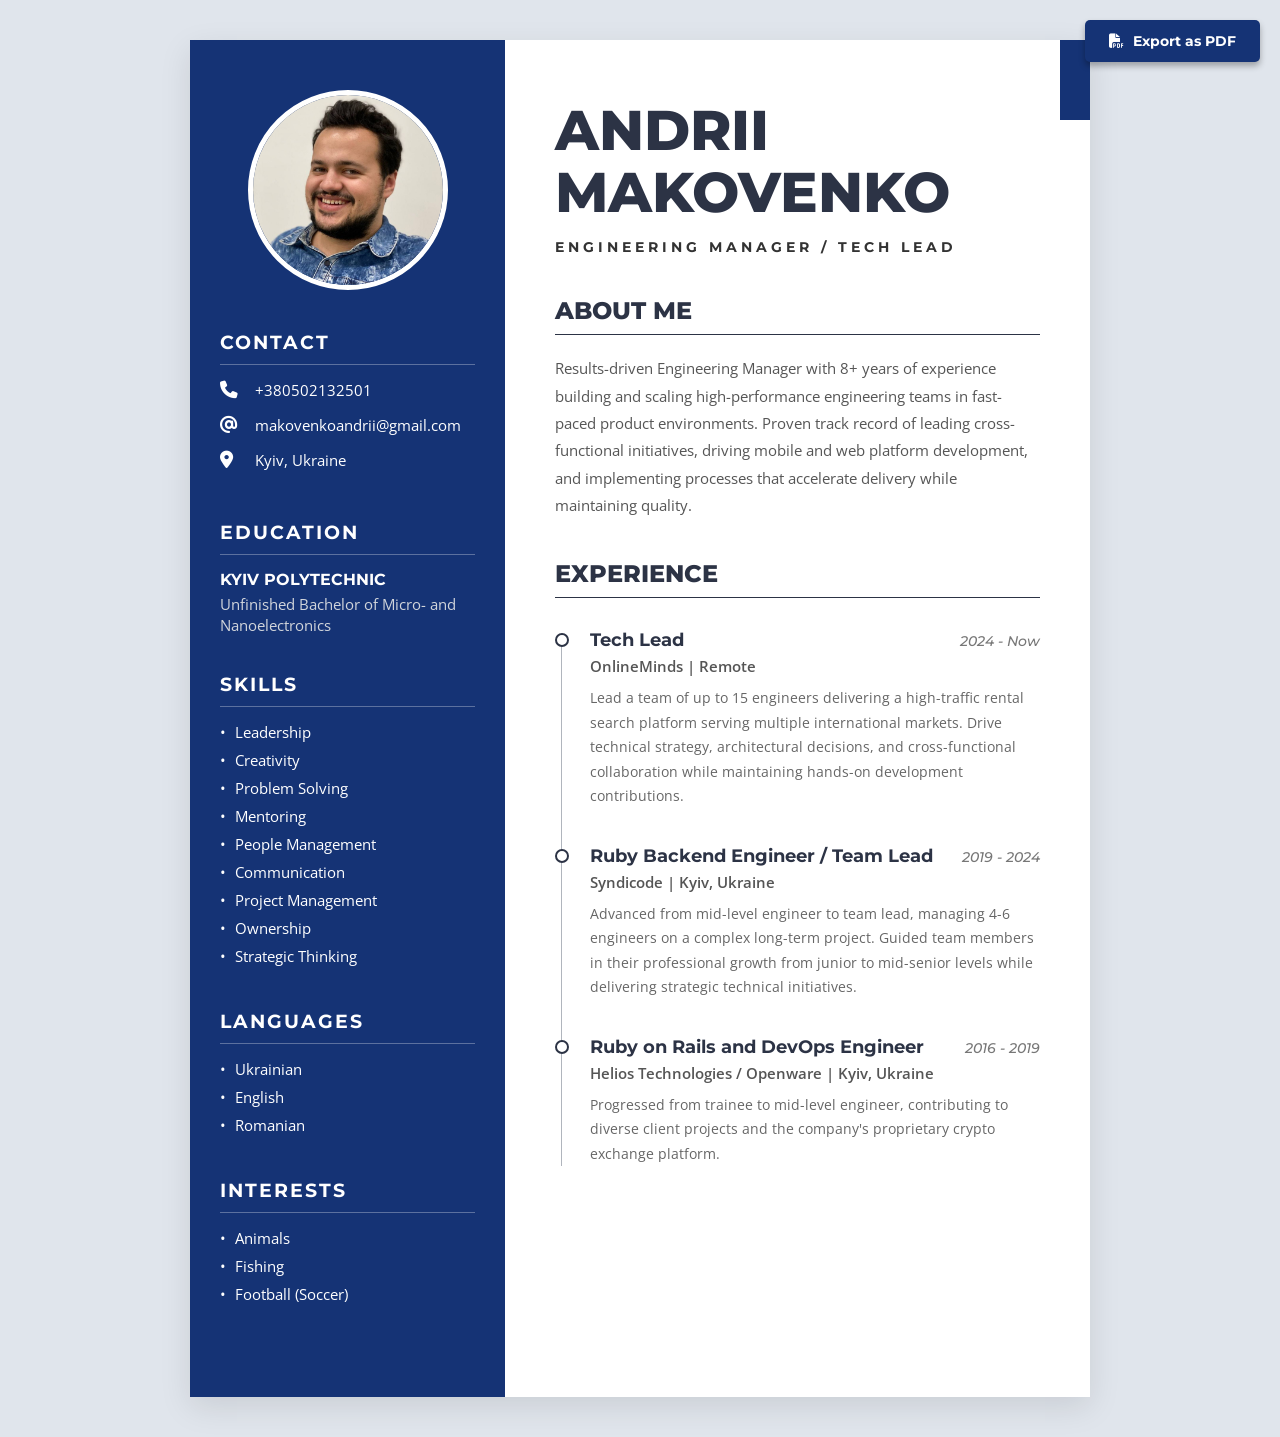
==== cv/index.html @ d4794f8f "Add interactive web page as root url" ====
<!DOCTYPE html>
<html lang="en">
<head>
    <meta charset="UTF-8">
    <meta name="viewport" content="width=device-width, initial-scale=1.0">
    <title>Andrii Makovenko - Resume</title>
    <!-- FontAwesome for icons -->
    <link rel="stylesheet" href="https://cdnjs.cloudflare.com/ajax/libs/font-awesome/6.4.0/css/all.min.css">
    <!-- Google Fonts -->
    <link href="https://fonts.googleapis.com/css2?family=Montserrat:wght@400;500;700;800&family=Open+Sans:wght@400;600&display=swap" rel="stylesheet">
    <link rel="stylesheet" href="style.css">
</head>
<body>
    <button class="download-btn" onclick="generatePDF()">
        <i class="fas fa-file-pdf"></i> Export as PDF
    </button>
    <div class="resume-container" id="cv-content">
        <!-- Left Column -->
        <aside class="sidebar">
            <div class="profile-img-container">
                <!-- Replace 'profile.jpg' with your actual profile image filename -->
                <img src="profile.jpg" alt="Andrii Makovenko" class="profile-img">
            </div>
            
            <section class="sidebar-section">
                <h2 class="sidebar-title">CONTACT</h2>
                <ul class="contact-list">
                    <li><i class="fas fa-phone"></i> +380502132501</li>
                    <li><i class="fas fa-at"></i> makovenkoandrii@gmail.com</li>
                    <li><i class="fas fa-map-marker-alt"></i> Kyiv, Ukraine</li>
                </ul>
            </section>

            <section class="sidebar-section">
                <h2 class="sidebar-title">EDUCATION</h2>
                <div class="education-item">
                    <h3>KYIV POLYTECHNIC</h3>
                    <p>Unfinished Bachelor of Micro- and Nanoelectronics</p>
                </div>
            </section>

            <section class="sidebar-section">
                <h2 class="sidebar-title">SKILLS</h2>
                <ul class="skills-list">
                    <li>Leadership</li>
                    <li>Creativity</li>
                    <li>Problem Solving</li>
                    <li>Mentoring</li>
                    <li>People Management</li>
                    <li>Communication</li>
                    <li>Project Management</li>
                    <li>Ownership</li>
                    <li>Strategic Thinking</li>
                </ul>
            </section>

            <section class="sidebar-section">
                <h2 class="sidebar-title">LANGUAGES</h2>
                <ul class="skills-list">
                    <li>Ukrainian</li>
                    <li>English</li>
                    <li>Romanian</li>
                </ul>
            </section>

            <section class="sidebar-section">
                <h2 class="sidebar-title">INTERESTS</h2>
                <ul class="skills-list">
                    <li>Animals</li>
                    <li>Fishing</li>
                    <li>Football (Soccer)</li>
                </ul>
            </section>
        </aside>

        <!-- Right Column -->
        <main class="main-content">
            <header class="header">
                <h1 class="name">ANDRII<br>MAKOVENKO</h1>
                <h2 class="job-title">ENGINEERING MANAGER / TECH LEAD</h2>
            </header>

            <section class="main-section">
                <h2 class="section-title">ABOUT ME</h2>
                <p class="summary">
                    Results-driven Engineering Manager with 8+ years of experience building and scaling high-performance engineering teams in fast-paced product environments. Proven track record of leading cross-functional initiatives, driving mobile and web platform development, and implementing processes that accelerate delivery while maintaining quality.
                </p>
            </section>

            <section class="main-section">
                <h2 class="section-title">EXPERIENCE</h2>
                <div class="timeline">
                    <div class="timeline-item">
                        <div class="timeline-dot"></div>
                        <div class="timeline-content">
                            <div class="job-header">
                                <h3 class="job-role">Tech Lead</h3>
                                <span class="job-date">2024 - Now</span>
                            </div>
                            <div class="job-company">OnlineMinds | Remote</div>
                            <p class="job-description">
                                Lead a team of up to 15 engineers delivering a high-traffic rental search platform serving multiple international markets. Drive technical strategy, architectural decisions, and cross-functional collaboration while maintaining hands-on development contributions.
                            </p>
                        </div>
                    </div>

                    <div class="timeline-item">
                        <div class="timeline-dot"></div>
                        <div class="timeline-content">
                            <div class="job-header">
                                <h3 class="job-role">Ruby Backend Engineer / Team Lead</h3>
                                <span class="job-date">2019 - 2024</span>
                            </div>
                            <div class="job-company">Syndicode | Kyiv, Ukraine</div>
                            <p class="job-description">
                                Advanced from mid-level engineer to team lead, managing 4-6 engineers on a complex long-term project. Guided team members in their professional growth from junior to mid-senior levels while delivering strategic technical initiatives.
                            </p>
                        </div>
                    </div>

                    <div class="timeline-item">
                        <div class="timeline-dot"></div>
                        <div class="timeline-content">
                            <div class="job-header">
                                <h3 class="job-role">Ruby on Rails and DevOps Engineer</h3>
                                <span class="job-date">2016 - 2019</span>
                            </div>
                            <div class="job-company">Helios Technologies / Openware | Kyiv, Ukraine</div>
                            <p class="job-description">
                                Progressed from trainee to mid-level engineer, contributing to diverse client projects and the company's proprietary crypto exchange platform.
                            </p>
                        </div>
                    </div>
                </div>
            </section>
        </main>
    </div>

    <script>
        function generatePDF() {
            window.print();
        }
    </script>
</body>
</html>
---- cv/style.css ----
* {
    box-sizing: border-box;
    margin: 0;
    padding: 0;
}

body {
    font-family: 'Open Sans', sans-serif;
    color: #333;
    background-color: #e0e5ec;
    display: flex;
    justify-content: center;
    padding: 40px 20px;
}

.resume-container {
    display: flex;
    width: 100%;
    max-width: 900px;
    background-color: #fff;
    box-shadow: 0 10px 30px rgba(0,0,0,0.1);
    min-height: 1100px;
}

/* Sidebar Styling */
.sidebar {
    width: 35%;
    background-color: #153375;
    color: #fff;
    padding: 50px 30px;
    display: flex;
    flex-direction: column;
}

.profile-img-container {
    display: flex;
    justify-content: center;
    margin-bottom: 40px;
}

.profile-img {
    width: 200px;
    height: 200px;
    border-radius: 50%;
    object-fit: cover;
    border: 5px solid #fff;
    background-color: #ccc; /* fallback if image not found */
}

.sidebar-section {
    margin-bottom: 35px;
}

.sidebar-title {
    font-family: 'Montserrat', sans-serif;
    font-size: 1.2rem;
    font-weight: 700;
    letter-spacing: 2px;
    margin-bottom: 15px;
    border-bottom: 1px solid rgba(255, 255, 255, 0.3);
    padding-bottom: 10px;
    text-transform: uppercase;
}

.contact-list {
    list-style: none;
}

.contact-list li {
    margin-bottom: 15px;
    display: flex;
    align-items: center;
    font-size: 0.95rem;
    word-break: break-word;
}

.contact-list i {
    width: 25px;
    font-size: 1.1rem;
    margin-right: 10px;
}

.education-item h3 {
    font-size: 1rem;
    font-weight: 700;
    margin-bottom: 5px;
    font-family: 'Montserrat', sans-serif;
}

.education-item p {
    font-size: 0.95rem;
    line-height: 1.4;
    color: #d1d5db;
}

.skills-list {
    list-style: none;
}

.skills-list li {
    font-size: 0.95rem;
    margin-bottom: 8px;
    position: relative;
    padding-left: 15px;
}

.skills-list li::before {
    content: "•";
    position: absolute;
    left: 0;
    color: #fff;
}


/* Main Content Styling */
.main-content {
    width: 65%;
    padding: 60px 50px;
    background-color: #fff;
    position: relative;
}

/* Decorative blue square top right */
.main-content::before {
    content: '';
    position: absolute;
    top: 0;
    right: 0;
    width: 30px;
    height: 80px;
    background-color: #153375;
}

.header {
    margin-bottom: 40px;
}

.name {
    font-family: 'Montserrat', sans-serif;
    font-size: 3.5rem;
    font-weight: 800;
    color: #2c3345;
    line-height: 1.1;
    margin-bottom: 15px;
}

.job-title {
    font-family: 'Montserrat', sans-serif;
    font-size: 0.9rem;
    font-weight: 700;
    color: #333;
    letter-spacing: 4px;
    text-transform: uppercase;
}

.main-section {
    margin-bottom: 40px;
}

.section-title {
    font-family: 'Montserrat', sans-serif;
    font-size: 1.5rem;
    font-weight: 800;
    color: #2c3345;
    margin-bottom: 20px;
    text-transform: uppercase;
    position: relative;
    padding-bottom: 10px;
}

.section-title::after {
    content: '';
    position: absolute;
    bottom: 0;
    left: 0;
    width: 100%;
    height: 1px;
    background-color: #2c3345;
}

.summary {
    font-size: 0.95rem;
    line-height: 1.8;
    color: #555;
}

/* Timeline */
.timeline {
    position: relative;
    margin-top: 30px;
}

.timeline::before {
    content: '';
    position: absolute;
    top: 7px;
    bottom: 0;
    left: 6px;
    width: 1px;
    background-color: #b0b5bd;
}

.timeline-item {
    position: relative;
    padding-left: 35px;
    margin-bottom: 35px;
}

.timeline-item:last-child {
    margin-bottom: 0;
}

.timeline-dot {
    position: absolute;
    left: 0;
    top: 5px;
    width: 14px;
    height: 14px;
    border-radius: 50%;
    border: 2px solid #2c3345;
    background-color: #fff;
    z-index: 1;
}

.timeline-content {
    background: #fff;
}

.job-header {
    display: flex;
    justify-content: space-between;
    align-items: baseline;
    margin-bottom: 5px;
}

.job-role {
    font-family: 'Montserrat', sans-serif;
    font-size: 1.15rem;
    font-weight: 700;
    color: #2c3345;
}

.job-date {
    font-size: 0.85rem;
    color: #777;
    font-style: italic;
    font-family: 'Montserrat', sans-serif;
    font-weight: 500;
}

.job-company {
    font-size: 0.95rem;
    color: #555;
    margin-bottom: 10px;
    font-weight: 600;
}

.job-description {
    font-size: 0.9rem;
    line-height: 1.7;
    color: #666;
}

/* Responsive */
@media screen and (max-width: 768px) {
    body {
        padding: 0;
    }
    .resume-container {
        flex-direction: column;
    }
    
    .sidebar {
        width: 100%;
        padding: 40px 30px;
    }
    
    .main-content {
        width: 100%;
        padding: 40px 30px;
    }
    
    .job-header {
        flex-direction: column;
    }
    
    .job-date {
        margin-top: 5px;
    }
    .main-content::before {
        display: none;
    }
}

/* PDF Export Button */
.download-btn {
    position: fixed;
    top: 20px;
    right: 20px;
    background-color: #153375;
    color: #fff;
    border: none;
    padding: 12px 24px;
    font-family: 'Montserrat', sans-serif;
    font-size: 0.9rem;
    font-weight: 700;
    border-radius: 5px;
    cursor: pointer;
    box-shadow: 0 4px 6px rgba(0,0,0,0.3);
    z-index: 1000;
    transition: background-color 0.3s ease;
    display: flex;
    align-items: center;
    gap: 10px;
}

.download-btn:hover {
    background-color: #2c3345;
}

@page {
    size: A4;
    margin: 0;
}

@media print {
    body, html {
        margin: 0;
        padding: 0;
        background-color: #fff;
    }
    .download-btn {
        display: none;
    }
    .resume-container {
        width: 100%;
        max-width: 100%;
        height: 297mm; /* Force exact A4 height */
        margin: 0;
        box-shadow: none;
        page-break-after: avoid;
        page-break-before: avoid;
        display: flex !important;
        flex-direction: row !important;
    }
    
    /* Reduce padding slightly for print to save space */
    .sidebar {
        width: 35% !important;
        padding: 40px 20px;
    }
    .main-content {
        width: 65% !important;
        padding: 40px 30px;
    }
    
    /* Slightly reduce fonts and margins to ensure it fits perfectly on one page */
    .name { font-size: 3rem; margin-bottom: 10px; }
    .job-title { font-size: 0.8rem; }
    .header { margin-bottom: 25px; }
    
    .profile-img { width: 150px; height: 150px; }
    .profile-img-container { margin-bottom: 25px; }
    
    .sidebar-section { margin-bottom: 25px; }
    .main-section { margin-bottom: 25px; }
    .timeline-item { margin-bottom: 20px; }
    
    .job-role { font-size: 1.05rem; }
    .job-company { margin-bottom: 5px; font-size: 0.85rem; }
    .job-description { font-size: 0.85rem; line-height: 1.5; }
    .summary { font-size: 0.85rem; line-height: 1.6; }
    
    .sidebar-title { font-size: 1.05rem; margin-bottom: 10px; }
    .contact-list li, .skills-list li, .education-item p { font-size: 0.85rem; margin-bottom: 8px; }
    .education-item h3 { font-size: 0.9rem; }
    
    /* Ensure colors print properly */
    * {
        -webkit-print-color-adjust: exact !important;
        print-color-adjust: exact !important;
    }
}
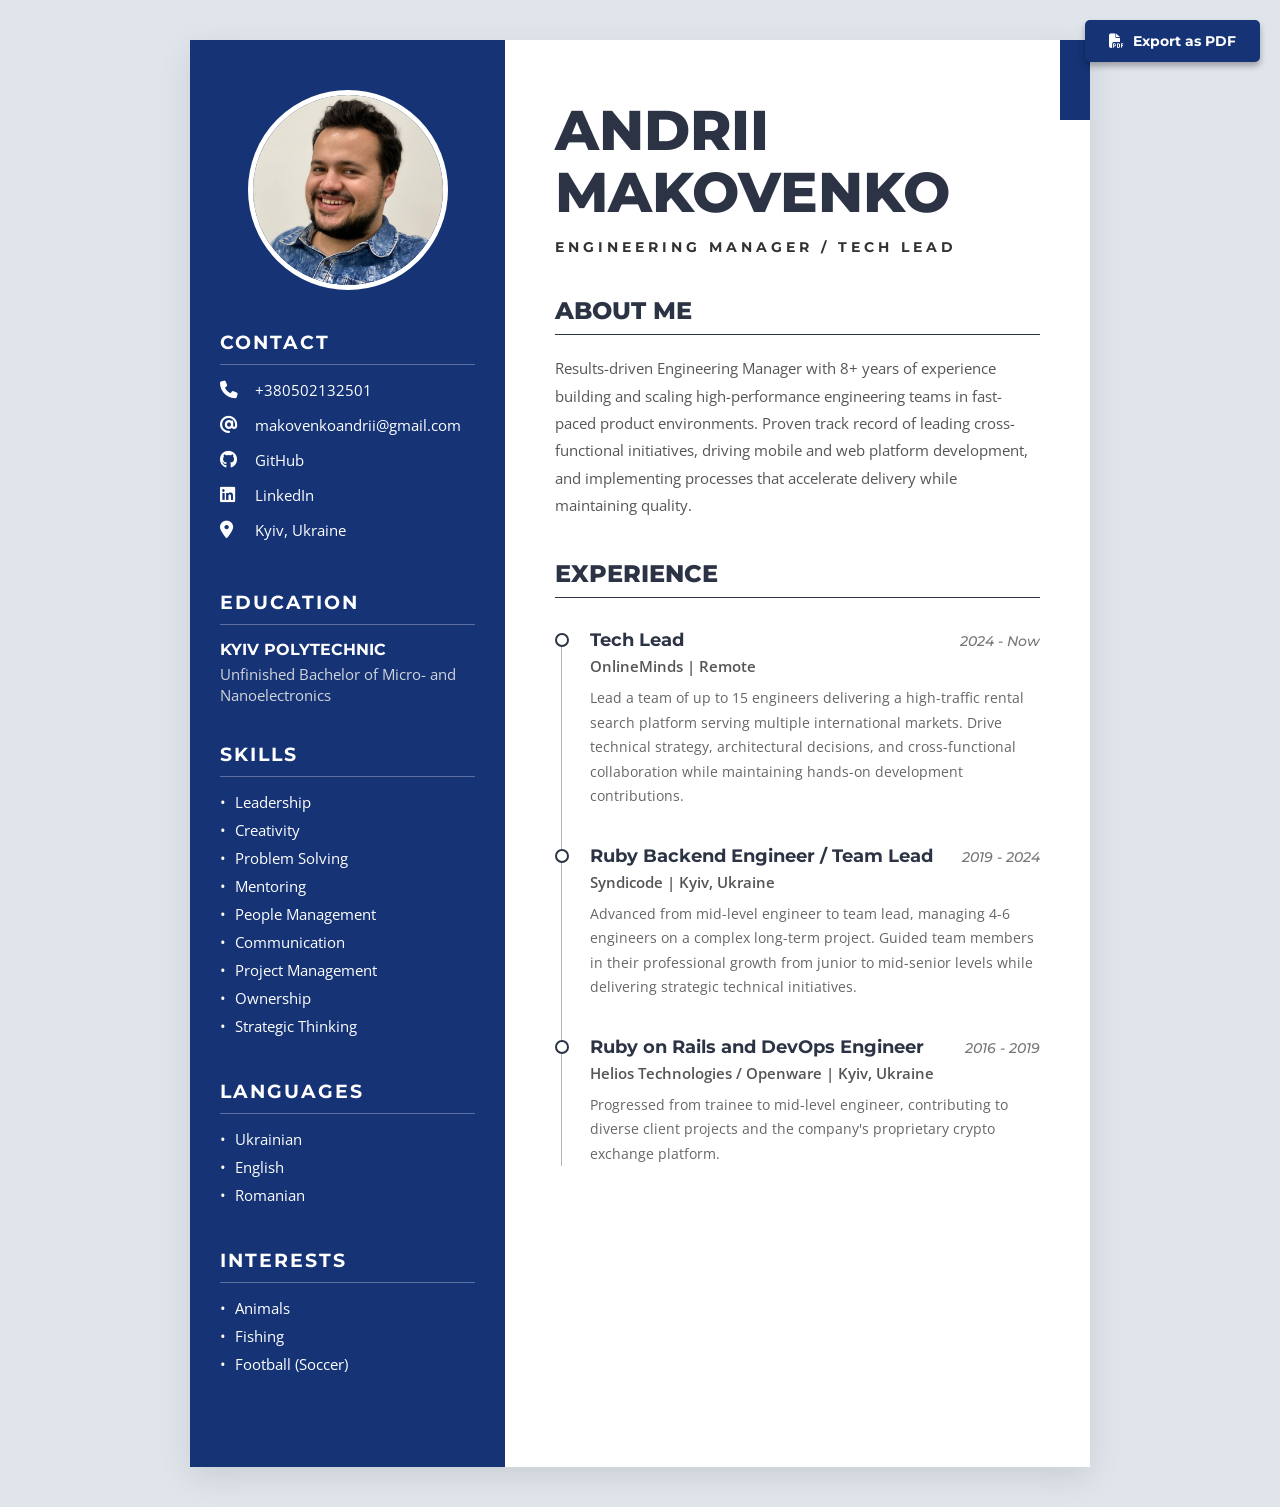
==== commit 529a45c8: "Update GitHub label" ====
--- a/cv/index.html
+++ b/cv/index.html
@@ -27,6 +27,8 @@
                 <ul class="contact-list">
                     <li><i class="fas fa-phone"></i> +380502132501</li>
                     <li><i class="fas fa-at"></i> makovenkoandrii@gmail.com</li>
+                    <li><i class="fab fa-github"></i> <a href="https://github.com/m-an" target="_blank" style="color: inherit; text-decoration: none;">GitHub</a></li>
+                    <li><i class="fab fa-linkedin"></i> <a href="https://www.linkedin.com/in/andrii-makovenko-a57a76130" target="_blank" style="color: inherit; text-decoration: none;">LinkedIn</a></li>
                     <li><i class="fas fa-map-marker-alt"></i> Kyiv, Ukraine</li>
                 </ul>
             </section>
